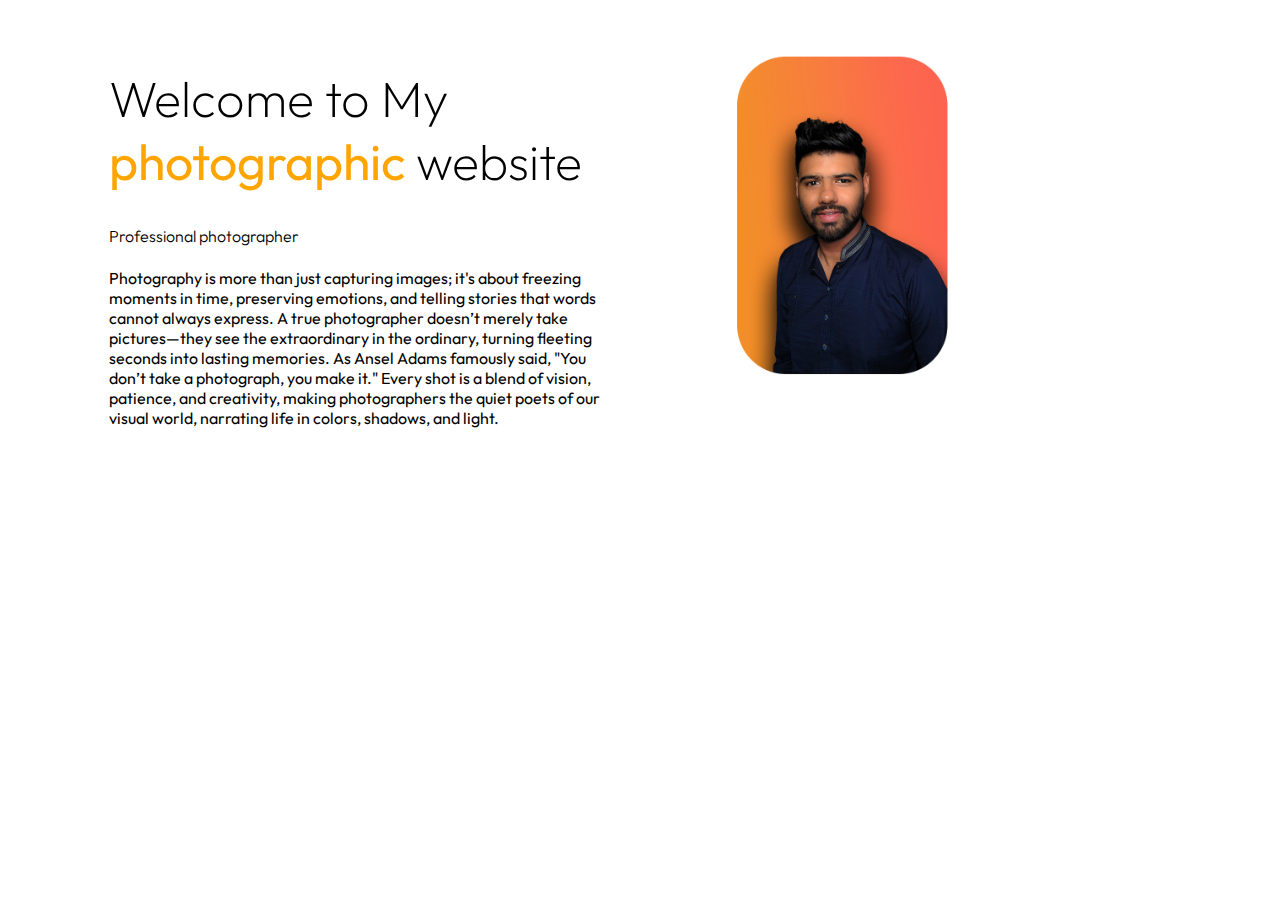
==== myweb1.html @ 24beee53 "13/3/25;5:34" ====
<!DOCTYPE html>
 <html lang="en">
 <head>
    <meta charset="UTF-8">
    <meta name="viewport" content="width=device-width, initial-scale=1.0">
    <link rel="preconnect" href="https://fonts.googleapis.com">
<link rel="preconnect" href="https://fonts.gstatic.com" crossorigin>
<link href="https://fonts.googleapis.com/css2?family=Outfit:wght@100..900&display=swap" rel="stylesheet">
    <link rel="stylesheet" href="mywebstyle.css">
    <title>Portfolio</title>
 </head>
 <body>
    <section>
    <div class="div1">
            <H1 class="h1">Welcome to My <br> <span class="newclass">photographic</span> website</H1>
            <h4 class="h4">Professional photographer</h4>
        <p class="p1">Photography is more than just capturing images; it's about freezing moments in time, preserving emotions, and telling stories that words cannot always express. A true photographer doesn’t merely take pictures—they see the extraordinary in the ordinary, turning fleeting seconds into lasting memories. As Ansel Adams famously said, "You don’t take a photograph, you make it." Every shot is a blend of vision, patience, and creativity, making photographers the quiet poets of our visual world, narrating life in colors, shadows, and light.</p>
    </div>

    <div class="div1">

        <img src="images1/Untitled-2.png" alt="">

    </div>
</section>
 </body>
 </html>
---- mywebstyle.css ----
.newclass{
    color: orange;
    font-weight: 400;
}
.h1{
    font-weight: 200;
    font-size: 50px;
    font-family: "Outfit", sans-serif;
}
.div1{
    font-family: "Outfit", sans-serif;
    width: 40%;
    float: left;
    margin-left: 5%;
    padding-left: 3%;
    margin-top: 2%;
}
.div1 img{
    width: 50%;
   
}
.h4{
    font-weight: 300;
}
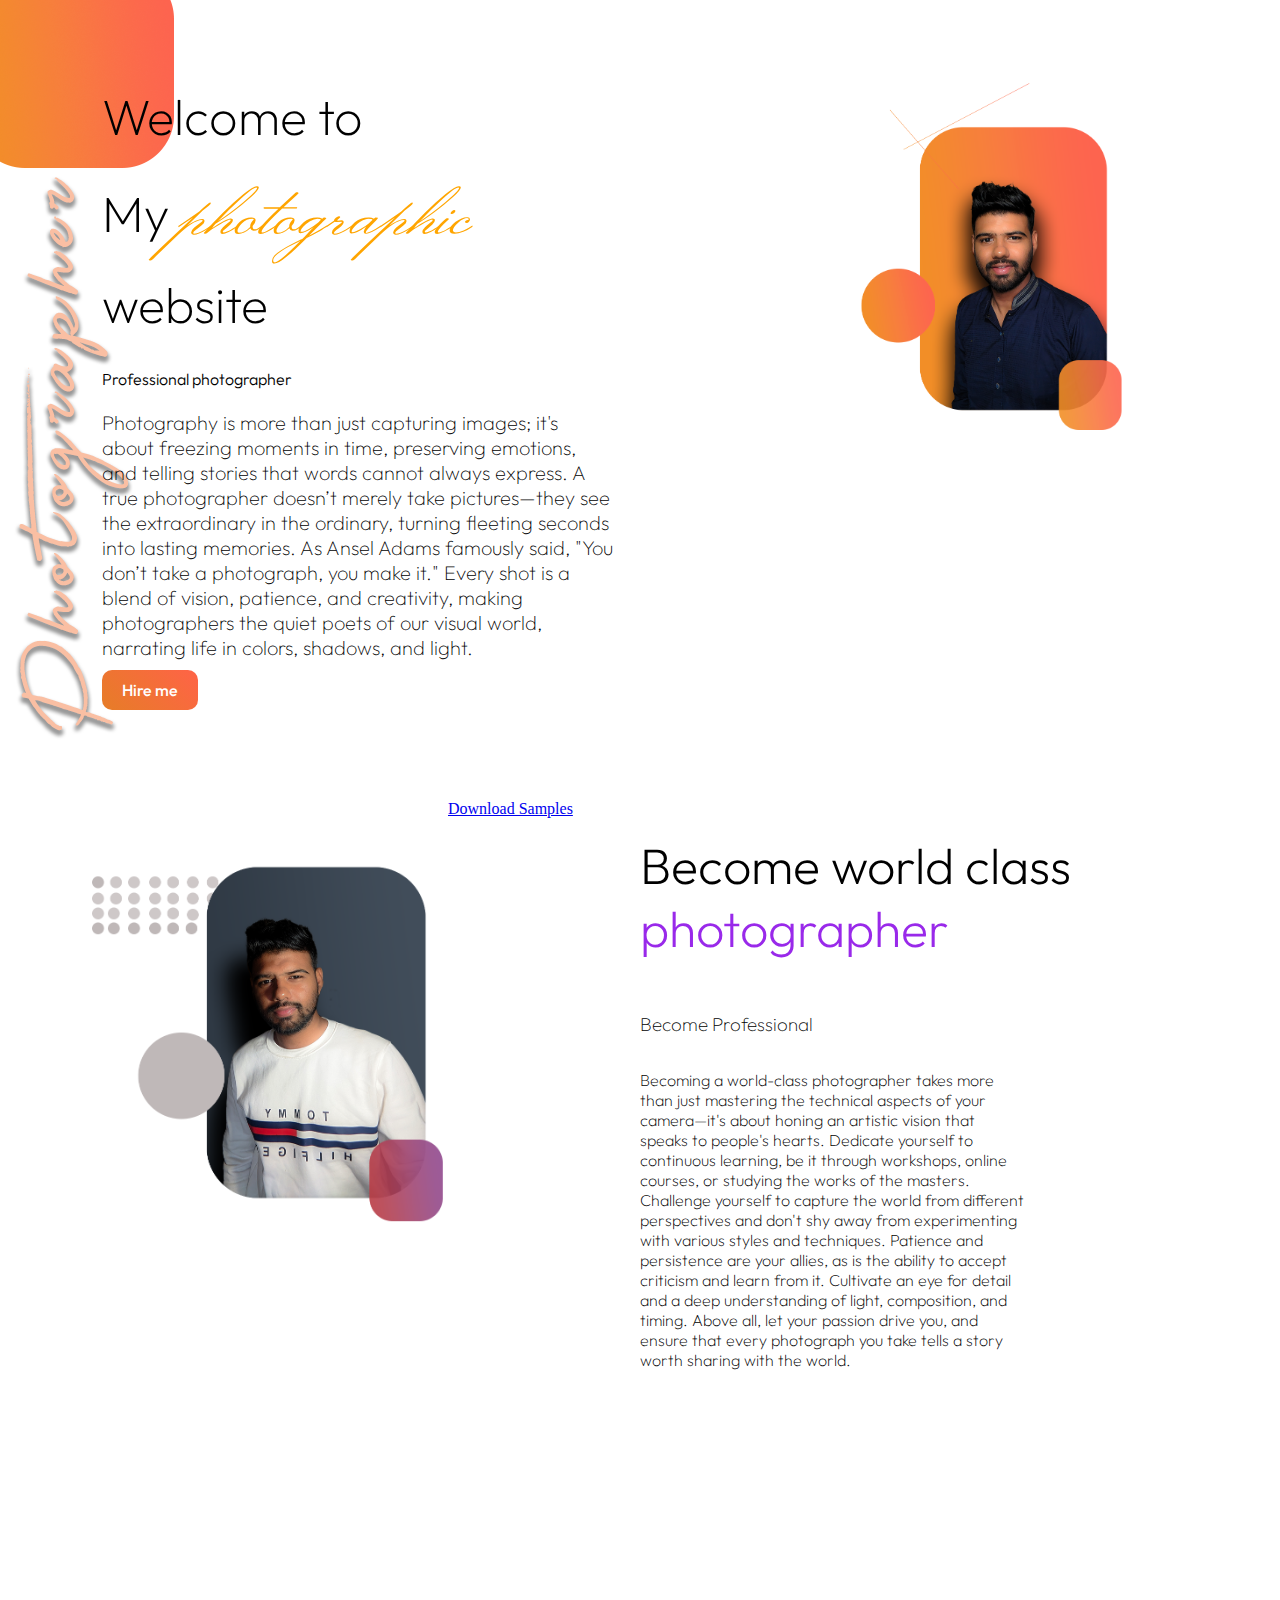
==== commit a14631f9: "1" ====
--- a/myweb1.html
+++ b/myweb1.html
@@ -6,22 +6,46 @@
     <link rel="preconnect" href="https://fonts.googleapis.com">
 <link rel="preconnect" href="https://fonts.gstatic.com" crossorigin>
 <link href="https://fonts.googleapis.com/css2?family=Outfit:wght@100..900&display=swap" rel="stylesheet">
+<link rel="preconnect" href="https://fonts.googleapis.com">
+<link rel="preconnect" href="https://fonts.gstatic.com" crossorigin>
+<link rel="preconnect" href="https://fonts.googleapis.com">
+<link rel="preconnect" href="https://fonts.gstatic.com" crossorigin>
+<link href="https://fonts.googleapis.com/css2?family=Monsieur+La+Doulaise&family=Noto+Sans:ital,wght@0,100..900;1,100..900&display=swap" rel="stylesheet">
     <link rel="stylesheet" href="mywebstyle.css">
     <title>Portfolio</title>
  </head>
  <body>
-    <section>
+    <section class="banner">
     <div class="div1">
-            <H1 class="h1">Welcome to My <br> <span class="newclass">photographic</span> website</H1>
+            <H1 class="h1">Welcome to <br> My <span class="newclass">photographic</span> website</H1>
             <h4 class="h4">Professional photographer</h4>
         <p class="p1">Photography is more than just capturing images; it's about freezing moments in time, preserving emotions, and telling stories that words cannot always express. A true photographer doesn’t merely take pictures—they see the extraordinary in the ordinary, turning fleeting seconds into lasting memories. As Ansel Adams famously said, "You don’t take a photograph, you make it." Every shot is a blend of vision, patience, and creativity, making photographers the quiet poets of our visual world, narrating life in colors, shadows, and light.</p>
+
+        <a class="hirebutton" target="_blank" href="https://github.com/abdurrafeh2003">Hire me</a>
+
+    </div>
+    
+    <div class="div1">
+
+        <img src="images1/portfolio 2.png" alt="">
+
     </div>
 
-    <div class="div1">
+</section>
+<section class="sec2">
 
-        <img src="images1/Untitled-2.png" alt="">
+    <div class="div2">
+        <img src="images1/portfolio 3v2.png" alt="">
+    </div>
+    <div class="div2">
+        <h1 class="h2">Become world class <span class="high2">photographer</span> </h1>
+        <h3 class="sec2h3">Become Professional</h3>
+        
+        <p class="p2">Becoming a world-class photographer takes more than just mastering the technical aspects of your camera—it's about honing an artistic vision that speaks to people's hearts. Dedicate yourself to continuous learning, be it through workshops, online courses, or studying the works of the masters. Challenge yourself to capture the world from different perspectives and don't shy away from experimenting with various styles and techniques. Patience and persistence are your allies, as is the ability to accept criticism and learn from it. Cultivate an eye for detail and a deep understanding of light, composition, and timing. Above all, let your passion drive you, and ensure that every photograph you take tells a story worth sharing with the world.</p>
+        <a class="bttn2" target="_blank" href="https://github.com/abdurrafeh2003">Download Samples</a>
 
     </div>
+
 </section>
  </body>
  </html>--- a/mywebstyle.css
+++ b/mywebstyle.css
@@ -1,7 +1,9 @@
 
 .newclass{
+    font-family: "Monsieur La Doulaise", cursive;
     color: orange;
     font-weight: 400;
+    font-size: 80px;
 }
 .h1{
     font-weight: 200;
@@ -14,12 +16,80 @@
     float: left;
     margin-left: 5%;
     padding-left: 3%;
-    margin-top: 2%;
+    margin-top: 4%;
+    font-weight: 150;
 }
 .div1 img{
-    width: 50%;
+    width: 70%;
+    float: right;
+    margin-right: 20%;
+    
    
 }
 .h4{
     font-weight: 300;
-}+}
+.banner{
+    background-image: url("images1/bg1.png");
+    background-repeat: no-repeat;
+    
+}
+section{
+    height: 750px;
+    padding-bottom: 50px;
+}
+body{
+    margin: 0%;
+}
+.div1 p{
+    font-size: 20px;
+}
+.hirebutton{
+    text-decoration: none;
+    background-image: linear-gradient(45deg, rgb(230, 125, 39), tomato);
+    padding: 10px 20px;
+    border-radius: 10px;
+    color: white;
+    font-weight: 500;
+
+}
+
+
+
+
+.div2 img{
+    float: left ;
+    margin-left: 5%;
+    width: 30%;
+
+}
+.h2{
+    float: right;
+    width: 50%;
+    font-size: 50px;
+    font-family:"Outfit", sans-serif ;
+    font-weight: 250;
+    padding-top: 50;
+}
+.p2{
+float: right;
+width: 30%;
+margin-right: 20%;
+font-family:"Outfit", sans-serif ;
+font-weight: 180;
+
+}
+.high2{
+    color: rgb(153, 41, 234);
+}
+.sec2h3{
+    float: right;
+    width: 50%;
+}
+.div2 h3{
+    font-family:"Outfit", sans-serif ;
+    font-weight: 150;
+}
+.btt2{
+    float: right;
+}
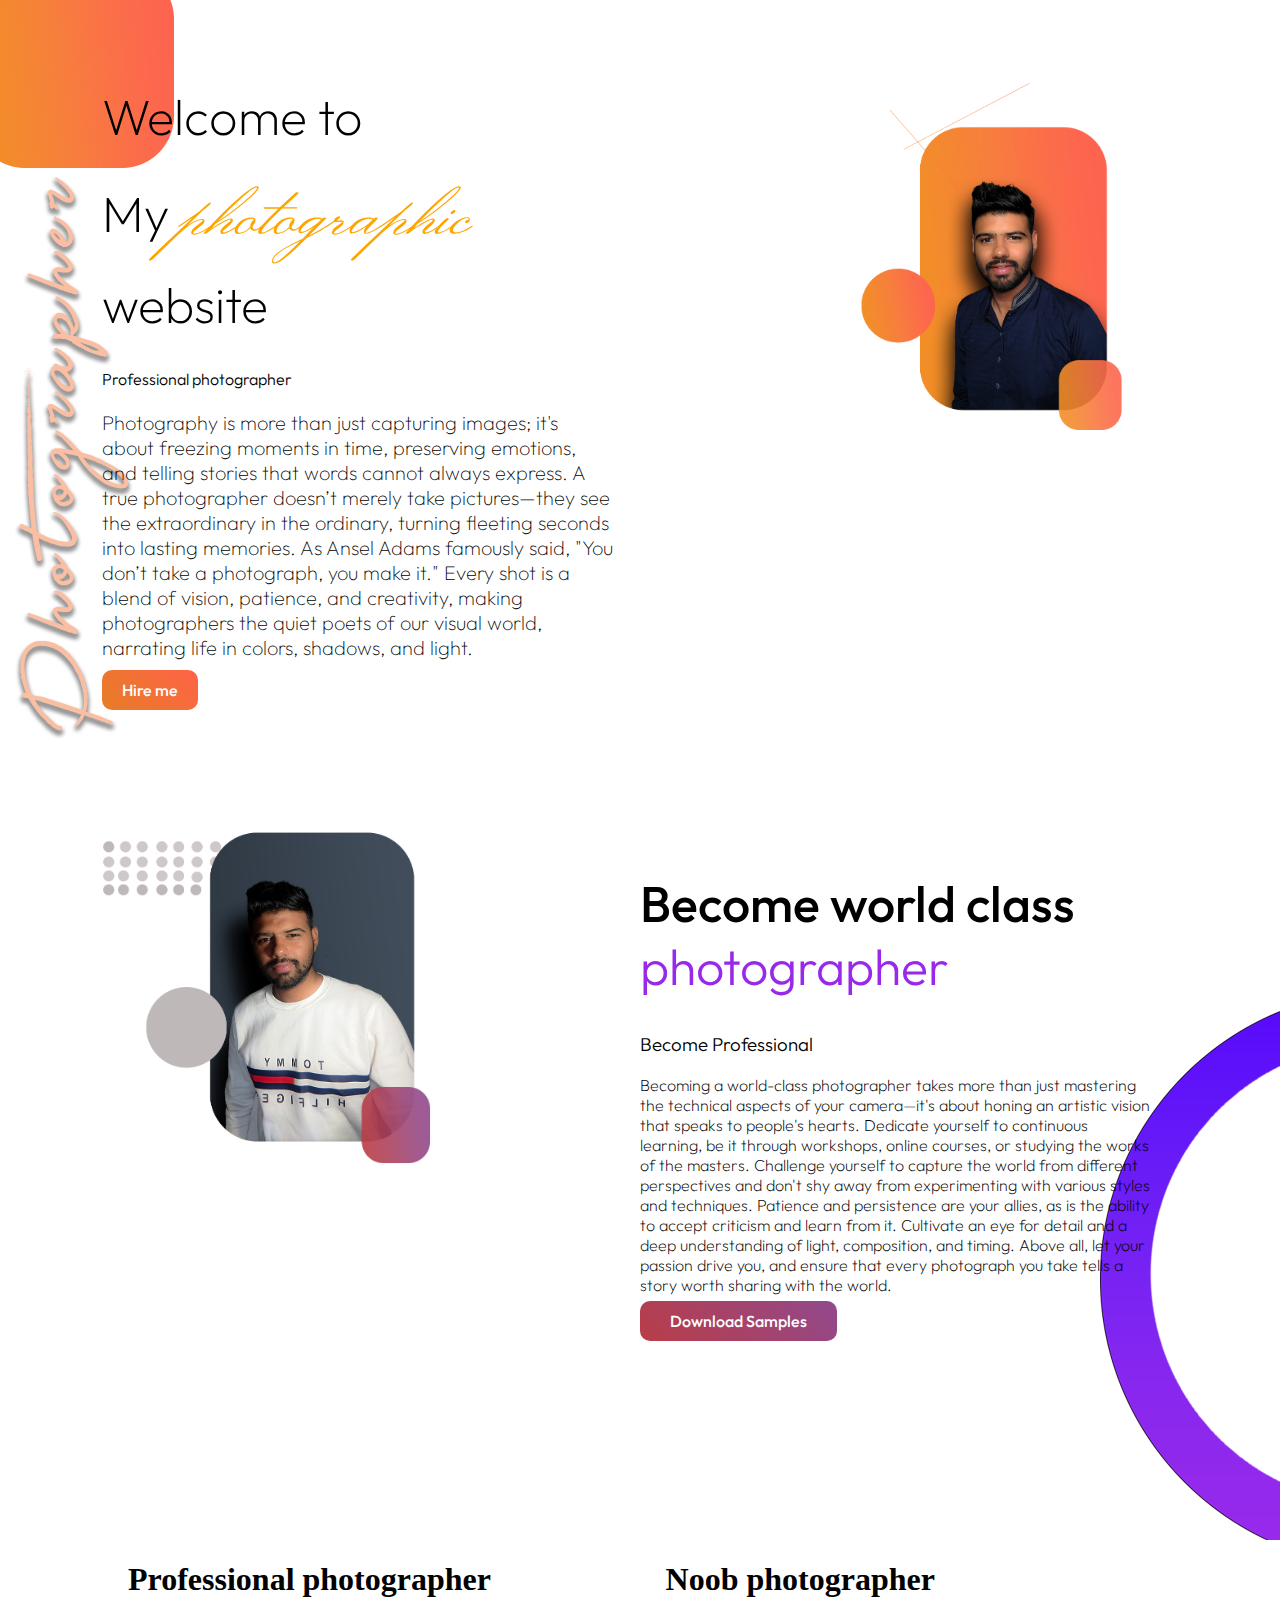
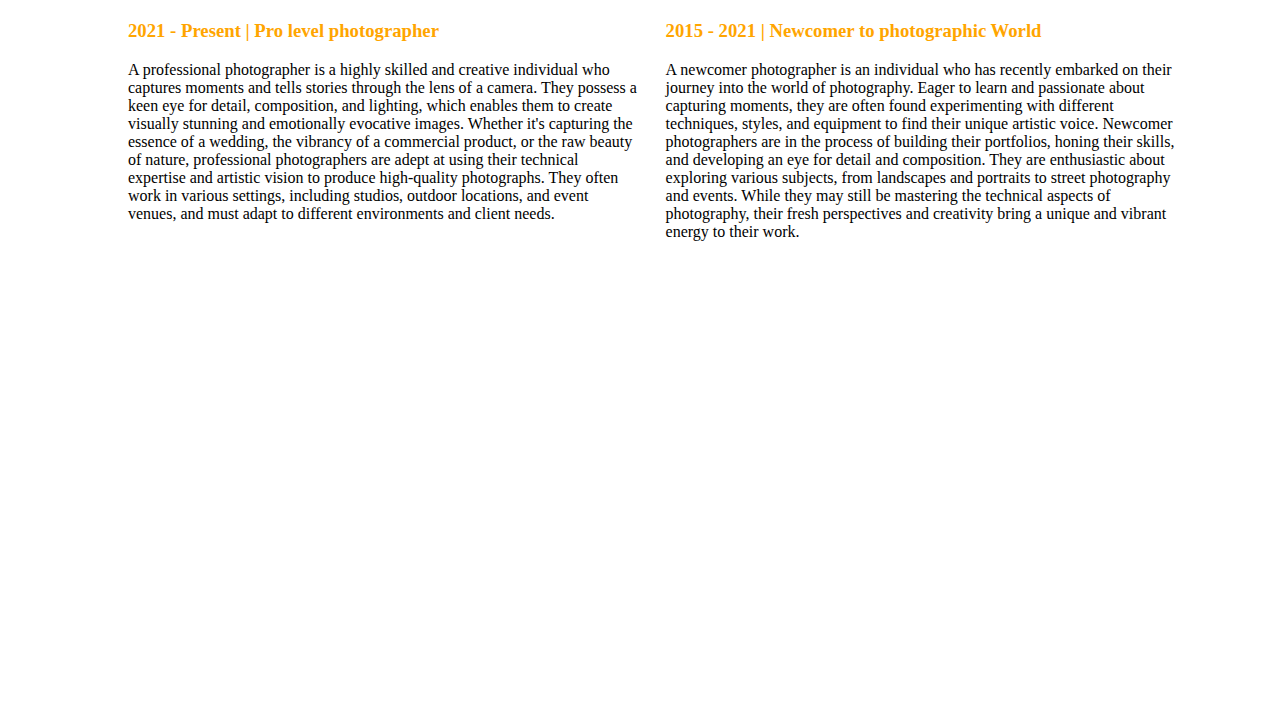
==== commit 04023d3f: "12:06" ====
--- a/myweb1.html
+++ b/myweb1.html
@@ -33,17 +33,38 @@
 
 </section>
 <section class="sec2">
+    <div class="div2">
+        <h1 class="h2">Become world class <span class="high2">photographer</span> </h1>
+        <h3 class="sec2h3">Become Professional</h3>
+        
+        <p class="p2">Becoming a world-class photographer takes more than just mastering the technical aspects of your camera—it's about honing an artistic vision that speaks to people's hearts. Dedicate yourself to continuous learning, be it through workshops, online courses, or studying the works of the masters. Challenge yourself to capture the world from different perspectives and don't shy away from experimenting with various styles and techniques. Patience and persistence are your allies, as is the ability to accept criticism and learn from it. Cultivate an eye for detail and a deep understanding of light, composition, and timing. Above all, let your passion drive you, and ensure that every photograph you take tells a story worth sharing with the world. </p>
+        
+        <a class="bttn2" target="_blank" href="https://github.com/abdurrafeh2003">Download Samples</a>
+
+    </div>
 
     <div class="div2">
         <img src="images1/portfolio 3v2.png" alt="">
     </div>
-    <div class="div2">
-        <h1 class="h2">Become world class <span class="high2">photographer</span> </h1>
-        <h3 class="sec2h3">Become Professional</h3>
-        
-        <p class="p2">Becoming a world-class photographer takes more than just mastering the technical aspects of your camera—it's about honing an artistic vision that speaks to people's hearts. Dedicate yourself to continuous learning, be it through workshops, online courses, or studying the works of the masters. Challenge yourself to capture the world from different perspectives and don't shy away from experimenting with various styles and techniques. Patience and persistence are your allies, as is the ability to accept criticism and learn from it. Cultivate an eye for detail and a deep understanding of light, composition, and timing. Above all, let your passion drive you, and ensure that every photograph you take tells a story worth sharing with the world.</p>
-        <a class="bttn2" target="_blank" href="https://github.com/abdurrafeh2003">Download Samples</a>
 
+    
+
+</section>
+<section class="exp">
+    <div class="pro">
+        <h1>Professional photographer</h1>
+        <h3 class="prohigh">2021 - Present | Pro level photographer</h3>
+        <p>
+            A professional photographer is a highly skilled and creative individual who captures moments and tells stories through the lens of a camera. They possess a keen eye for detail, composition, and lighting, which enables them to create visually stunning and emotionally evocative images. Whether it's capturing the essence of a wedding, the vibrancy of a commercial product, or the raw beauty of nature, professional photographers are adept at using their technical expertise and artistic vision to produce high-quality photographs. They often work in various settings, including studios, outdoor locations, and event venues, and must adapt to different environments and client needs.
+        </p>
+
+    </div>
+    <div class="noob">
+        <h1>Noob photographer</h1>
+        <h3 class="noobhigh">2015 - 2021 | Newcomer to photographic World</h3>
+        <p>
+            A newcomer photographer is an individual who has recently embarked on their journey into the world of photography. Eager to learn and passionate about capturing moments, they are often found experimenting with different techniques, styles, and equipment to find their unique artistic voice. Newcomer photographers are in the process of building their portfolios, honing their skills, and developing an eye for detail and composition. They are enthusiastic about exploring various subjects, from landscapes and portraits to street photography and events. While they may still be mastering the technical aspects of photography, their fresh perspectives and creativity bring a unique and vibrant energy to their work. 
+        </p>
     </div>
 
 </section>
--- a/mywebstyle.css
+++ b/mywebstyle.css
@@ -36,7 +36,7 @@
 }
 section{
     height: 750px;
-    padding-bottom: 50px;
+    padding-bottom: 20px;
 }
 body{
     margin: 0%;
@@ -57,39 +57,61 @@
 
 
 
-.div2 img{
-    float: left ;
-    margin-left: 5%;
-    width: 30%;
-
-}
-.h2{
-    float: right;
-    width: 50%;
-    font-size: 50px;
-    font-family:"Outfit", sans-serif ;
-    font-weight: 250;
-    padding-top: 50;
-}
-.p2{
-float: right;
-width: 30%;
-margin-right: 20%;
-font-family:"Outfit", sans-serif ;
-font-weight: 180;
-
+.div2{
+    padding-right: 2%;
+    float:right ;
+    width: 40%;
+    margin-right: 8%;
+    font-family: "Outfit", sans-serif;
+    font-weight: 200;
+    
 }
 .high2{
     color: rgb(153, 41, 234);
+    font-weight: 300;
+}
+.h2{
+    margin-top: 20%;
+    font-size: 50px;
+    font-weight: 500;
 }
 .sec2h3{
+    font-weight: 300;
+}
+
+.div2 img{
+    float: left;
+    width: 70%;
+    margin-left: 15%;
+}
+.bttn2{
+    text-decoration: none;
+    background-image: linear-gradient(45deg, rgb(185, 61, 70), rgb(145,73,142));
+    padding: 10px 30px;
+    border-radius: 10px;
+    color: white;
+    font-weight: 500;
+}
+.sec2{
+    background-image: url(images1/bg3.png);
+    background-position: right;
+    background-repeat: no-repeat;
+    
+}
+.pro{
+    width: 40%;
+    float: left;
+    margin-left: 10%;
+}
+.noob{
     float: right;
-    width: 50%;
+    width: 40%;
+    margin-right: 8%;
 }
-.div2 h3{
-    font-family:"Outfit", sans-serif ;
-    font-weight: 150;
+.prohigh{
+    color: orange;
 }
-.btt2{
-    float: right;
+.noobhigh{
+    color: orange;
 }
+
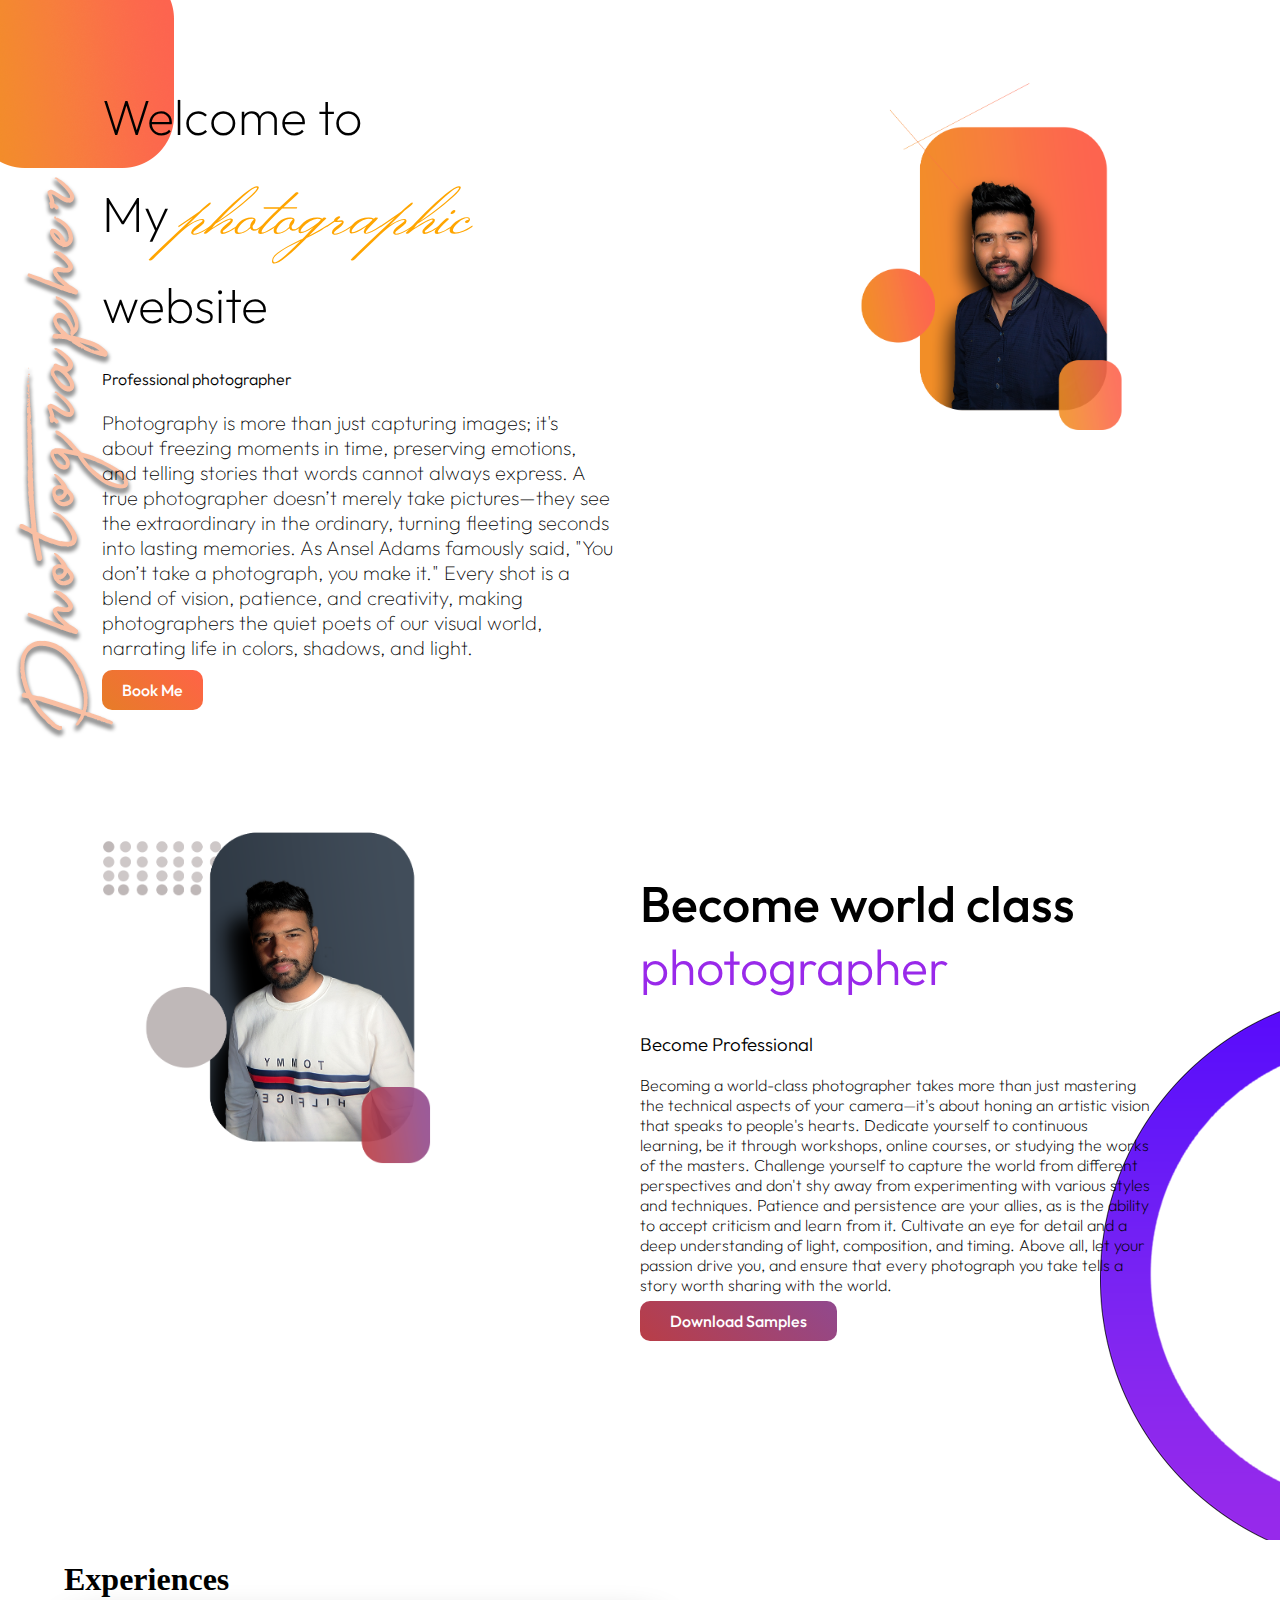
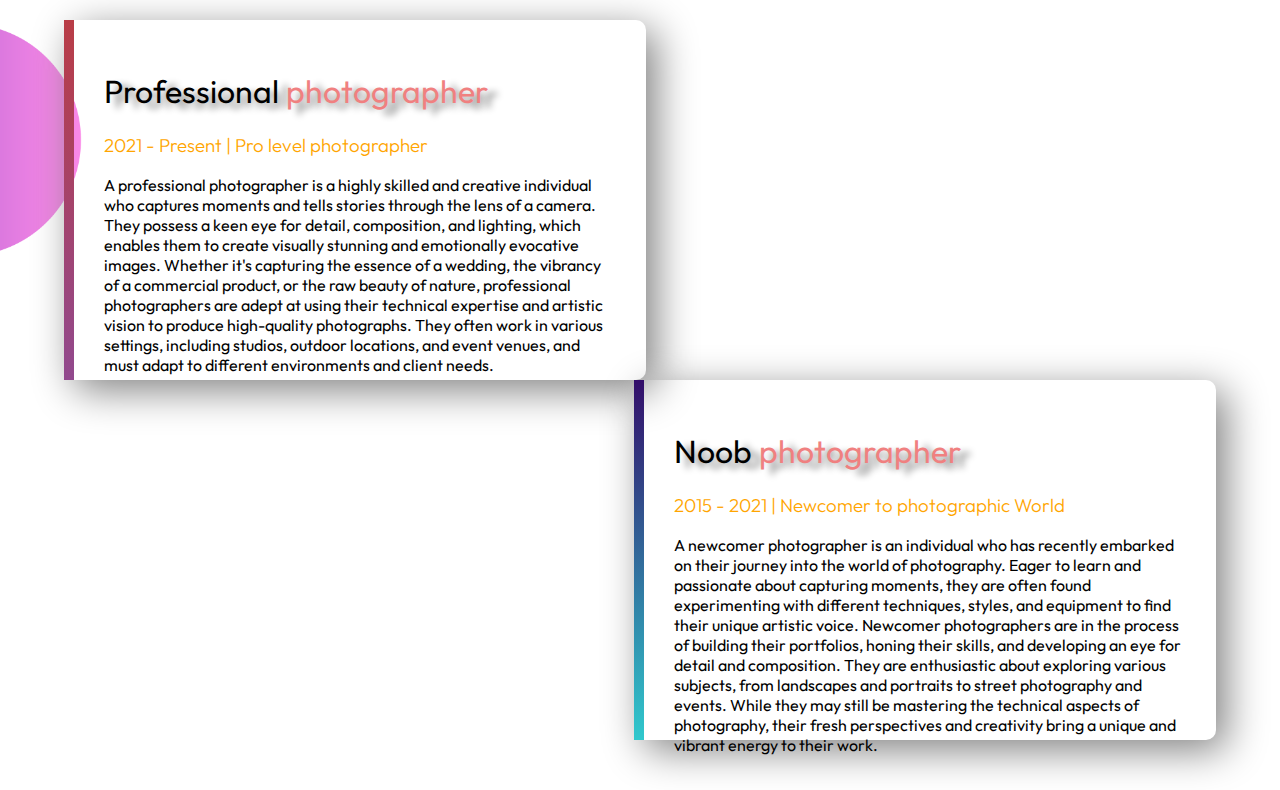
==== commit 5cc08634: "2:05" ====
--- a/myweb1.html
+++ b/myweb1.html
@@ -21,7 +21,7 @@
             <h4 class="h4">Professional photographer</h4>
         <p class="p1">Photography is more than just capturing images; it's about freezing moments in time, preserving emotions, and telling stories that words cannot always express. A true photographer doesn’t merely take pictures—they see the extraordinary in the ordinary, turning fleeting seconds into lasting memories. As Ansel Adams famously said, "You don’t take a photograph, you make it." Every shot is a blend of vision, patience, and creativity, making photographers the quiet poets of our visual world, narrating life in colors, shadows, and light.</p>
 
-        <a class="hirebutton" target="_blank" href="https://github.com/abdurrafeh2003">Hire me</a>
+        <a class="hirebutton" target="_blank" href="https://www.linkedin.com/in/abdur-rafeh-b63548291/">Book Me</a>
 
     </div>
     
@@ -50,18 +50,19 @@
     
 
 </section>
+<h1 class="exp-up">Experiences</h1>
 <section class="exp">
-    <div class="pro">
-        <h1>Professional photographer</h1>
-        <h3 class="prohigh">2021 - Present | Pro level photographer</h3>
+    <div id="pro-id" class="pro box-shadow">
+        <h1 class="h3">Professional <span class="photo">photographer</span></h1>
+        <h3 class="prohigh ">2021 - Present | Pro level photographer</h3>
         <p>
             A professional photographer is a highly skilled and creative individual who captures moments and tells stories through the lens of a camera. They possess a keen eye for detail, composition, and lighting, which enables them to create visually stunning and emotionally evocative images. Whether it's capturing the essence of a wedding, the vibrancy of a commercial product, or the raw beauty of nature, professional photographers are adept at using their technical expertise and artistic vision to produce high-quality photographs. They often work in various settings, including studios, outdoor locations, and event venues, and must adapt to different environments and client needs.
         </p>
 
     </div>
-    <div class="noob">
-        <h1>Noob photographer</h1>
-        <h3 class="noobhigh">2015 - 2021 | Newcomer to photographic World</h3>
+    <div id="noob-id" class="noob box-shadow">
+        <h1 class="h3">Noob <span class="photo">photographer</span></h1>
+        <h3 class="noobhigh ">2015 - 2021 | Newcomer to photographic World</h3>
         <p>
             A newcomer photographer is an individual who has recently embarked on their journey into the world of photography. Eager to learn and passionate about capturing moments, they are often found experimenting with different techniques, styles, and equipment to find their unique artistic voice. Newcomer photographers are in the process of building their portfolios, honing their skills, and developing an eye for detail and composition. They are enthusiastic about exploring various subjects, from landscapes and portraits to street photography and events. While they may still be mastering the technical aspects of photography, their fresh perspectives and creativity bring a unique and vibrant energy to their work. 
         </p>
--- a/mywebstyle.css
+++ b/mywebstyle.css
@@ -99,19 +99,59 @@
     
 }
 .pro{
+    font-family: "Outfit", sans-serif;
     width: 40%;
     float: left;
-    margin-left: 10%;
+    margin-left: 5%;
 }
 .noob{
+    font-family: "Outfit", sans-serif;
     float: right;
     width: 40%;
-    margin-right: 8%;
+    margin-right: 5%;
 }
 .prohigh{
     color: orange;
+    font-weight: 300;
 }
 .noobhigh{
     color: orange;
+    font-weight: 300;
 }
-
+.box-shadow{
+    box-shadow: 10px 10px 40px gray;
+    height: 40%;
+    padding: 30px;
+    border-radius: 10px;
+    
+}
+.h3{
+    font-weight: 400 ;
+    stroke: 5px black;
+    text-shadow: 10px 5px 7px gray;
+}
+.photo{
+    color : lightcoral;
+}
+.exp-up{
+    margin-left: 5%;
+    font-family: serif;
+}
+.exp{
+    background-image: url(images1/BG4.png);
+    background-repeat: no-repeat;
+    background-position: 0px -30px;
+    background-size: 25%;
+}
+#pro-id{
+    border-left: 10px solid  ;
+    border-image: linear-gradient(180deg, rgb(185, 61, 70), rgb(145,73,142));;
+    border-image-slice: 1;
+    border-radius: 10px;
+}
+#noob-id{
+    border-left: 10px solid  ;
+    border-image: linear-gradient(180deg, rgb(51, 13, 105), rgb(48,201,205));;
+    border-image-slice: 1;
+    border-radius: 10px;
+}
